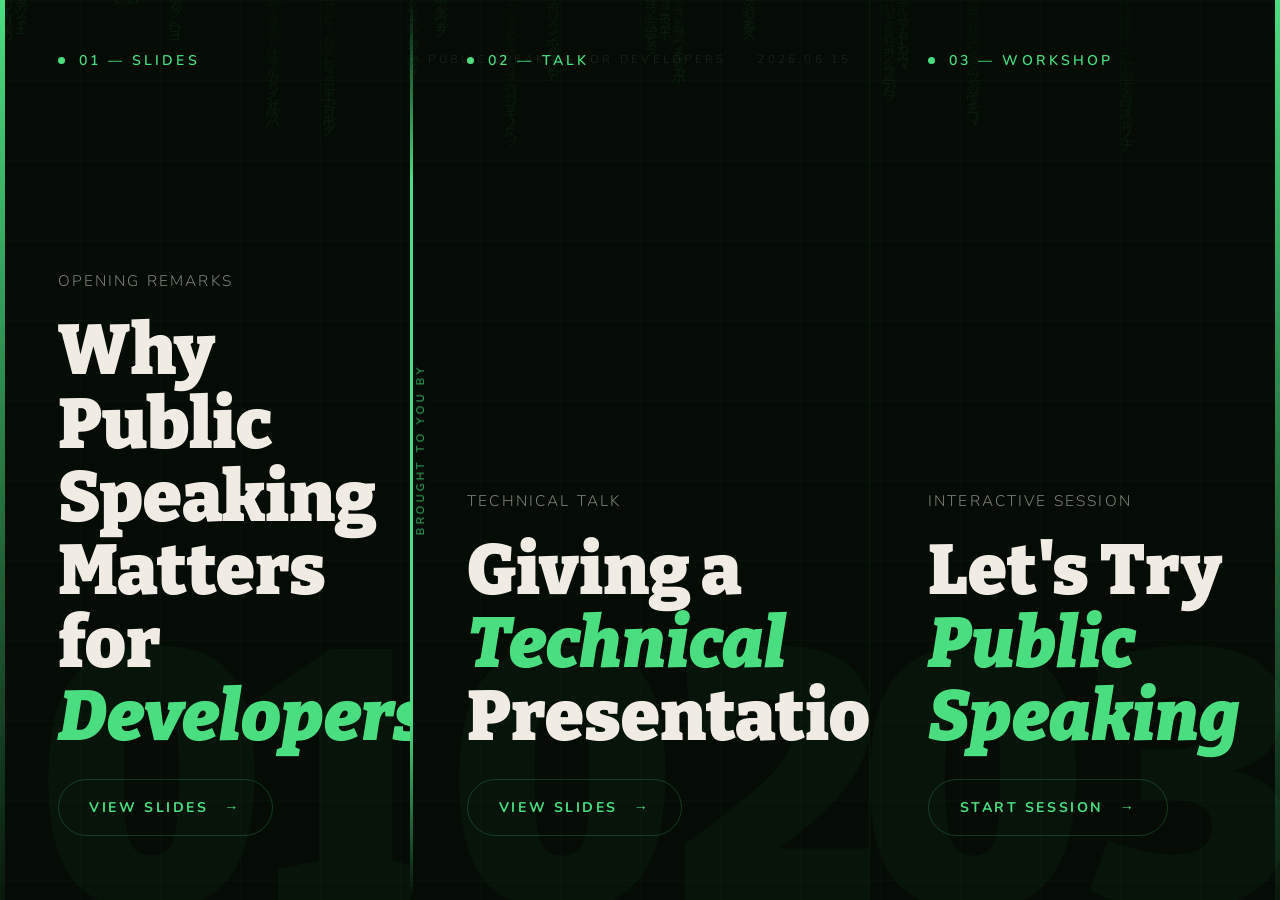
==== index.html @ 10fbff79 "init: copy over currently generated slides" ====
<!DOCTYPE html>
<html lang="en">
<head>
<meta charset="UTF-8">
<meta name="viewport" content="width=device-width, initial-scale=1.0">
<title>Public Speaking for Developers</title>
<link rel="icon" href="data:image/svg+xml,<svg xmlns='http://www.w3.org/2000/svg' viewBox='0 0 100 100'><text y='.9em' font-size='90'>🎤</text></svg>">
<link href="https://fonts.googleapis.com/css2?family=Bitter:ital,wght@0,600;0,700;0,900;1,400;1,600&family=Nunito:wght@300;400;500;600&display=swap" rel="stylesheet">
<style>
:root {
    --bg:           #060d06;
    --bg-elevated:  #0c1a0c;
    --green:        #4ade80;
    --green-dim:    rgba(74, 222, 128, 0.22);
    --green-faint:  rgba(74, 222, 128, 0.07);
    --chalk:        #f0ece4;
    --chalk-dim:    rgba(240, 236, 228, 0.52);
    --chalk-faint:  rgba(240, 236, 228, 0.11);
    --font-serif:   'Bitter', Georgia, serif;
    --font-sans:    'Nunito', sans-serif;
    --ease-expo:    cubic-bezier(0.16, 1, 0.3, 1);
}

*, *::before, *::after { margin: 0; padding: 0; box-sizing: border-box; }

html, body {
    width: 100%; height: 100%;
    background: var(--bg);
    color: var(--chalk);
    font-family: var(--font-sans);
    overflow: hidden;
}

/* ——————————————————————————————
   MATRIX CANVAS
—————————————————————————————— */
#matrixCanvas {
    position: fixed;
    inset: 0;
    width: 100%; height: 100%;
    pointer-events: none;
    z-index: 0;
    opacity: 0.07;
}

/* ——————————————————————————————
   GRID TEXTURE
—————————————————————————————— */
body::before {
    content: '';
    position: fixed; inset: 0;
    background-image:
        linear-gradient(rgba(74,222,128,0.03) 1px, transparent 1px),
        linear-gradient(90deg, rgba(74,222,128,0.03) 1px, transparent 1px);
    background-size: 80px 80px;
    pointer-events: none;
    z-index: 0;
}

/* ——————————————————————————————
   SPLIT LAYOUT
—————————————————————————————— */
.split {
    position: relative;
    z-index: 1;
    display: grid;
    grid-template-columns: 32fr 36fr 32fr;
    width: 100vw;
    min-height: 100dvh;
    transition: grid-template-columns 0.55s var(--ease-expo);
}

.split:has(.panel:nth-child(1):hover) {
    grid-template-columns: 50fr 28fr 22fr;
}

.split:has(.panel:nth-child(2):hover) {
    grid-template-columns: 22fr 56fr 22fr;
}

.split:has(.panel:nth-child(3):hover) {
    grid-template-columns: 22fr 28fr 50fr;
}

/* ——————————————————————————————
   PANELS
—————————————————————————————— */
.panel {
    position: relative;
    display: flex;
    flex-direction: column;
    justify-content: flex-end;
    padding: clamp(32px, 5vw, 72px) clamp(28px, 4.5vw, 64px);
    min-height: 100dvh;
    text-decoration: none;
    color: inherit;
    overflow: hidden;
    cursor: pointer;
    transition: background 0.4s ease;
}

.panel:nth-child(2) {
    border-right: 1px solid var(--green-faint);
}

.panel:first-child::before {
    content: '';
    position: absolute;
    left: 0; top: 0; bottom: 0;
    width: 5px;
    background: linear-gradient(to bottom, var(--green), rgba(74,222,128,0.06));
}

.panel:last-child::before {
    content: '';
    position: absolute;
    right: 0; top: 0; bottom: 0;
    width: 5px;
    background: linear-gradient(to bottom, var(--green), rgba(74,222,128,0.06));
}

.panel:hover {
    background: rgba(74, 222, 128, 0.025);
}

/* radial glow on hover */
.panel::after {
    content: '';
    position: absolute;
    inset: 0;
    background: radial-gradient(ellipse at 30% 80%, rgba(74,222,128,0.08) 0%, transparent 65%);
    opacity: 0;
    transition: opacity 0.4s ease;
    pointer-events: none;
}
.panel:hover::after { opacity: 1; }

/* ——————————————————————————————
   INDEX TAG  (top-left of each panel)
—————————————————————————————— */
.panel-index {
    position: absolute;
    top: clamp(28px, 4vw, 56px);
    left: clamp(28px, 4.5vw, 64px);
    display: flex;
    align-items: center;
    gap: 14px;
    font-family: var(--font-sans);
    font-weight: 600;
    font-size: clamp(13px, 1.1vw, 16px);
    letter-spacing: 0.22em;
    text-transform: uppercase;
    color: var(--green);
}
.panel-index::before {
    content: '';
    width: 7px; height: 7px;
    border-radius: 50%;
    background: var(--green);
    flex-shrink: 0;
}

/* ——————————————————————————————
   BIG NUMBER (background)
—————————————————————————————— */
.panel-bg-num {
    position: absolute;
    right: -0.04em;
    bottom: -0.18em;
    font-family: var(--font-serif);
    font-weight: 900;
    font-size: clamp(220px, 28vw, 420px);
    line-height: 1;
    color: rgba(74,222,128,0.04);
    pointer-events: none;
    user-select: none;
    transition: color 0.4s ease;
}
.panel:hover .panel-bg-num {
    color: rgba(74,222,128,0.07);
}

/* ——————————————————————————————
   CONTENT BLOCK
—————————————————————————————— */
.panel-content {
    position: relative;
    z-index: 1;
}

.panel-label {
    font-family: var(--font-sans);
    font-weight: 300;
    font-size: clamp(14px, 1.2vw, 18px);
    letter-spacing: 0.14em;
    color: var(--chalk-dim);
    text-transform: uppercase;
    margin-bottom: clamp(14px, 1.8vw, 24px);
}

.panel-title {
    font-family: var(--font-serif);
    font-weight: 900;
    font-size: clamp(42px, 5.5vw, 86px);
    line-height: 1.04;
    color: var(--chalk);
    margin-bottom: clamp(16px, 2vw, 28px);
}

.panel-title .accent {
    color: var(--green);
    font-style: italic;
}

.panel-sub {
    font-family: var(--font-sans);
    font-weight: 300;
    font-size: clamp(14px, 1.3vw, 19px);
    line-height: 1.65;
    color: var(--chalk-dim);
    max-width: 42ch;
    margin-bottom: clamp(28px, 3.5vw, 48px);
}

/* ——————————————————————————————
   CTA ARROW
—————————————————————————————— */
.panel-cta {
    display: inline-flex;
    align-items: center;
    gap: 16px;
    font-family: var(--font-sans);
    font-weight: 700;
    font-size: clamp(13px, 1.1vw, 16px);
    letter-spacing: 0.18em;
    text-transform: uppercase;
    color: var(--green);
    border: 1.5px solid var(--green-dim);
    padding: clamp(12px, 1.4vw, 18px) clamp(20px, 2.4vw, 32px);
    border-radius: 999px;
    transition: background 0.2s ease, border-color 0.2s ease, color 0.2s ease, transform 0.2s ease;
}

.panel:hover .panel-cta {
    background: var(--green);
    border-color: var(--green);
    color: var(--bg);
    transform: translateY(-2px);
}

.panel-cta-arrow {
    display: inline-block;
    transition: transform 0.3s var(--ease-expo);
}
.panel:hover .panel-cta-arrow {
    transform: translateX(5px);
}

/* ——————————————————————————————
   SECTION DIVIDER (between panel 1 & 2)
—————————————————————————————— */
.section-divider {
    position: absolute;
    left: 0;
    top: 0;
    bottom: 0;
    width: 22px;
    z-index: 2;
    display: flex;
    align-items: center;
    justify-content: center;
    pointer-events: none;
}

.section-divider::before {
    content: '';
    position: absolute;
    left: 0; top: 0; bottom: 0;
    width: 3px;
    background: linear-gradient(to bottom, transparent 0%, var(--green) 20%, var(--green) 80%, transparent 100%);
}

.section-divider-text {
    position: relative;
    z-index: 1;
    font-family: var(--font-sans);
    font-weight: 600;
    font-size: 11px;
    letter-spacing: 0.28em;
    text-transform: uppercase;
    color: var(--green);
    writing-mode: vertical-lr;
    transform: rotate(180deg);
    background: var(--bg);
    padding: 10px 0;
    opacity: 0.7;
    white-space: nowrap;
}

/* ——————————————————————————————
   DIVIDER LINE (center top)
—————————————————————————————— */
.divider-label {
    position: fixed;
    top: clamp(28px, 4vw, 56px);
    left: 50%;
    transform: translateX(-50%);
    z-index: 10;
    font-family: var(--font-sans);
    font-weight: 300;
    font-size: clamp(11px, 0.9vw, 13px);
    letter-spacing: 0.28em;
    text-transform: uppercase;
    color: var(--chalk-faint);
    white-space: nowrap;
    pointer-events: none;
}

/* ——————————————————————————————
   MOBILE FALLBACK
—————————————————————————————— */
@media (max-width: 768px) {
    html, body { overflow: auto; }
    .split {
        grid-template-columns: 1fr !important;
        grid-template-rows: repeat(3, auto);
        min-height: 100dvh;
    }
    .panel {
        min-height: 34dvh;
    }
    .panel:first-child,
    .panel:nth-child(2) {
        border-right: none;
        border-bottom: 1px solid var(--green-faint);
    }
    .panel-bg-num { font-size: clamp(120px, 40vw, 200px); }
    .divider-label { display: none; }
    .section-divider { display: none; }
}

/* ——————————————————————————————
   LOAD-IN ANIMATION
—————————————————————————————— */
@keyframes fadeUp {
    from { opacity: 0; transform: translateY(22px); }
    to   { opacity: 1; transform: translateY(0); }
}

.panel-index    { animation: fadeUp 0.65s var(--ease-expo) 0.1s both; }
.panel-label    { animation: fadeUp 0.65s var(--ease-expo) 0.2s both; }
.panel-title    { animation: fadeUp 0.65s var(--ease-expo) 0.3s both; }
.panel-sub      { animation: fadeUp 0.65s var(--ease-expo) 0.4s both; }
.panel-cta      { animation: fadeUp 0.65s var(--ease-expo) 0.52s both; }

.panel:nth-child(2) .panel-index { animation-delay: 0.18s; }
.panel:nth-child(2) .panel-label { animation-delay: 0.28s; }
.panel:nth-child(2) .panel-title { animation-delay: 0.38s; }
.panel:nth-child(2) .panel-sub   { animation-delay: 0.48s; }
.panel:nth-child(2) .panel-cta   { animation-delay: 0.60s; }

.panel:last-child .panel-index { animation-delay: 0.26s; }
.panel:last-child .panel-label { animation-delay: 0.36s; }
.panel:last-child .panel-title { animation-delay: 0.46s; }
.panel:last-child .panel-sub   { animation-delay: 0.56s; }
.panel:last-child .panel-cta   { animation-delay: 0.68s; }

@media (prefers-reduced-motion: reduce) {
    *, *::before, *::after {
        animation-duration: 0.01ms !important;
        transition-duration: 0.1s !important;
    }
}
</style>
</head>
<body>

<canvas id="matrixCanvas" aria-hidden="true"></canvas>

<span class="divider-label">Public Speaking for Developers &nbsp;·&nbsp; 2026.06.15</span>

<div class="split">

  <!-- PANEL 1: Opening slides -->
  <a class="panel" href="opening/index.html">
    <span class="panel-index">01 &mdash; Slides</span>
    <div class="panel-bg-num" aria-hidden="true">01</div>
    <div class="panel-content">
      <p class="panel-label">Opening Remarks</p>
      <h2 class="panel-title">Why Public<br>Speaking Matters<br>for <span class="accent">Developers</span></h2>
      <span class="panel-cta">View slides <span class="panel-cta-arrow">&rarr;</span></span>
    </div>
  </a>

  <!-- PANEL 2: Technical talk -->
  <a class="panel" href="talk/index.html">
    <div class="section-divider" aria-hidden="true">
      <span class="section-divider-text">Brought to you by</span>
    </div>
    <span class="panel-index">02 &mdash; Talk</span>
    <div class="panel-bg-num" aria-hidden="true">02</div>
    <div class="panel-content">
      <p class="panel-label">Technical talk</p>
      <h2 class="panel-title">Giving a<br><span class="accent">Technical</span><br>Presentation</h2>
      <span class="panel-cta">View slides <span class="panel-cta-arrow">&rarr;</span></span>
    </div>
  </a>

  <!-- PANEL 3: Interactive workshop -->
  <a class="panel" href="interactive/index.html">
    <span class="panel-index">03 &mdash; Workshop</span>
    <div class="panel-bg-num" aria-hidden="true">03</div>
    <div class="panel-content">
      <p class="panel-label">Interactive session</p>
      <h2 class="panel-title">Let's Try<br><span class="accent">Public Speaking</span></h2>
      <span class="panel-cta">Start session <span class="panel-cta-arrow">&rarr;</span></span>
    </div>
  </a>

</div>

<script>
(function () {
    const canvas = document.getElementById('matrixCanvas');
    const ctx    = canvas.getContext('2d');
    const GREEN  = '#4ade80';
    const FONT_SIZE = 14;
    let cols, drops;

    function resize() {
        canvas.width  = window.innerWidth;
        canvas.height = window.innerHeight;
        cols  = Math.floor(canvas.width / FONT_SIZE);
        drops = Array.from({ length: cols }, () => Math.random() * -50);
    }

    function draw() {
        ctx.fillStyle = 'rgba(6,13,6,0.05)';
        ctx.fillRect(0, 0, canvas.width, canvas.height);
        ctx.fillStyle = GREEN;
        ctx.font      = FONT_SIZE + 'px monospace';
        for (let i = 0; i < drops.length; i++) {
            const char = String.fromCharCode(0x30A0 + Math.random() * 96);
            ctx.fillText(char, i * FONT_SIZE, drops[i] * FONT_SIZE);
            if (drops[i] * FONT_SIZE > canvas.height && Math.random() > 0.975) {
                drops[i] = 0;
            }
            drops[i] += 0.4;
        }
    }

    resize();
    window.addEventListener('resize', resize);
    setInterval(draw, 50);
})();
</script>

</body>
</html>
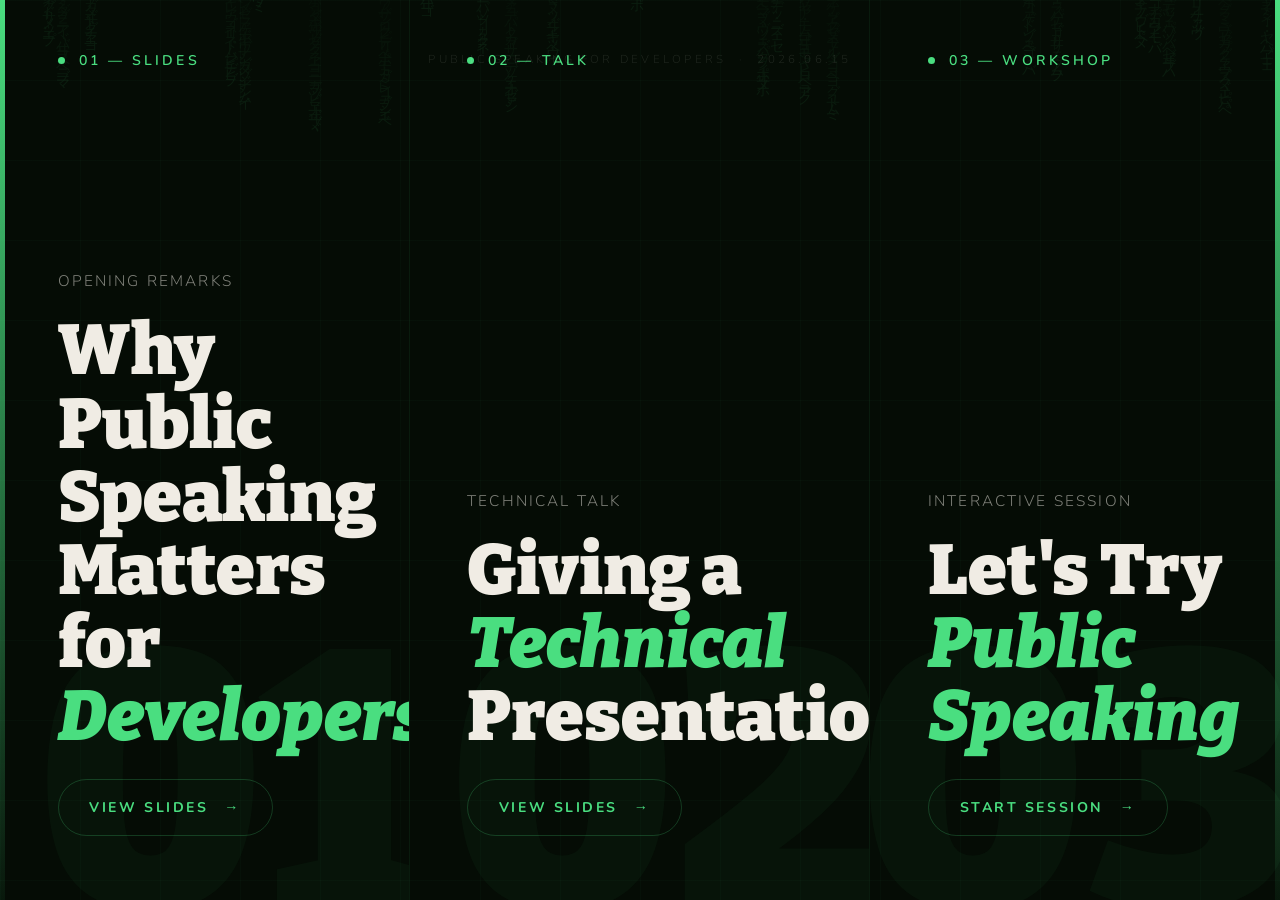
==== commit d8423ff2: "pre-publishing changes" ====
--- a/index.html
+++ b/index.html
@@ -1,6 +1,13 @@
 <!DOCTYPE html>
 <html lang="en">
 <head>
+<script async src="https://www.googletagmanager.com/gtag/js?id=G-PBVB5QC3KN"></script>
+<script>
+  window.dataLayer = window.dataLayer || [];
+  function gtag(){dataLayer.push(arguments);}
+  gtag('js', new Date());
+  gtag('config', 'G-PBVB5QC3KN');
+</script>
 <meta charset="UTF-8">
 <meta name="viewport" content="width=device-width, initial-scale=1.0">
 <title>Public Speaking for Developers</title>
@@ -99,6 +106,7 @@
     transition: background 0.4s ease;
 }
 
+.panel:first-child,
 .panel:nth-child(2) {
     border-right: 1px solid var(--green-faint);
 }
@@ -257,47 +265,6 @@
 }
 
 /* ——————————————————————————————
-   SECTION DIVIDER (between panel 1 & 2)
-—————————————————————————————— */
-.section-divider {
-    position: absolute;
-    left: 0;
-    top: 0;
-    bottom: 0;
-    width: 22px;
-    z-index: 2;
-    display: flex;
-    align-items: center;
-    justify-content: center;
-    pointer-events: none;
-}
-
-.section-divider::before {
-    content: '';
-    position: absolute;
-    left: 0; top: 0; bottom: 0;
-    width: 3px;
-    background: linear-gradient(to bottom, transparent 0%, var(--green) 20%, var(--green) 80%, transparent 100%);
-}
-
-.section-divider-text {
-    position: relative;
-    z-index: 1;
-    font-family: var(--font-sans);
-    font-weight: 600;
-    font-size: 11px;
-    letter-spacing: 0.28em;
-    text-transform: uppercase;
-    color: var(--green);
-    writing-mode: vertical-lr;
-    transform: rotate(180deg);
-    background: var(--bg);
-    padding: 10px 0;
-    opacity: 0.7;
-    white-space: nowrap;
-}
-
-/* ——————————————————————————————
    DIVIDER LINE (center top)
 —————————————————————————————— */
 .divider-label {
@@ -336,7 +303,6 @@
     }
     .panel-bg-num { font-size: clamp(120px, 40vw, 200px); }
     .divider-label { display: none; }
-    .section-divider { display: none; }
 }
 
 /* ——————————————————————————————
@@ -394,9 +360,6 @@
 
   <!-- PANEL 2: Technical talk -->
   <a class="panel" href="talk/index.html">
-    <div class="section-divider" aria-hidden="true">
-      <span class="section-divider-text">Brought to you by</span>
-    </div>
     <span class="panel-index">02 &mdash; Talk</span>
     <div class="panel-bg-num" aria-hidden="true">02</div>
     <div class="panel-content">
